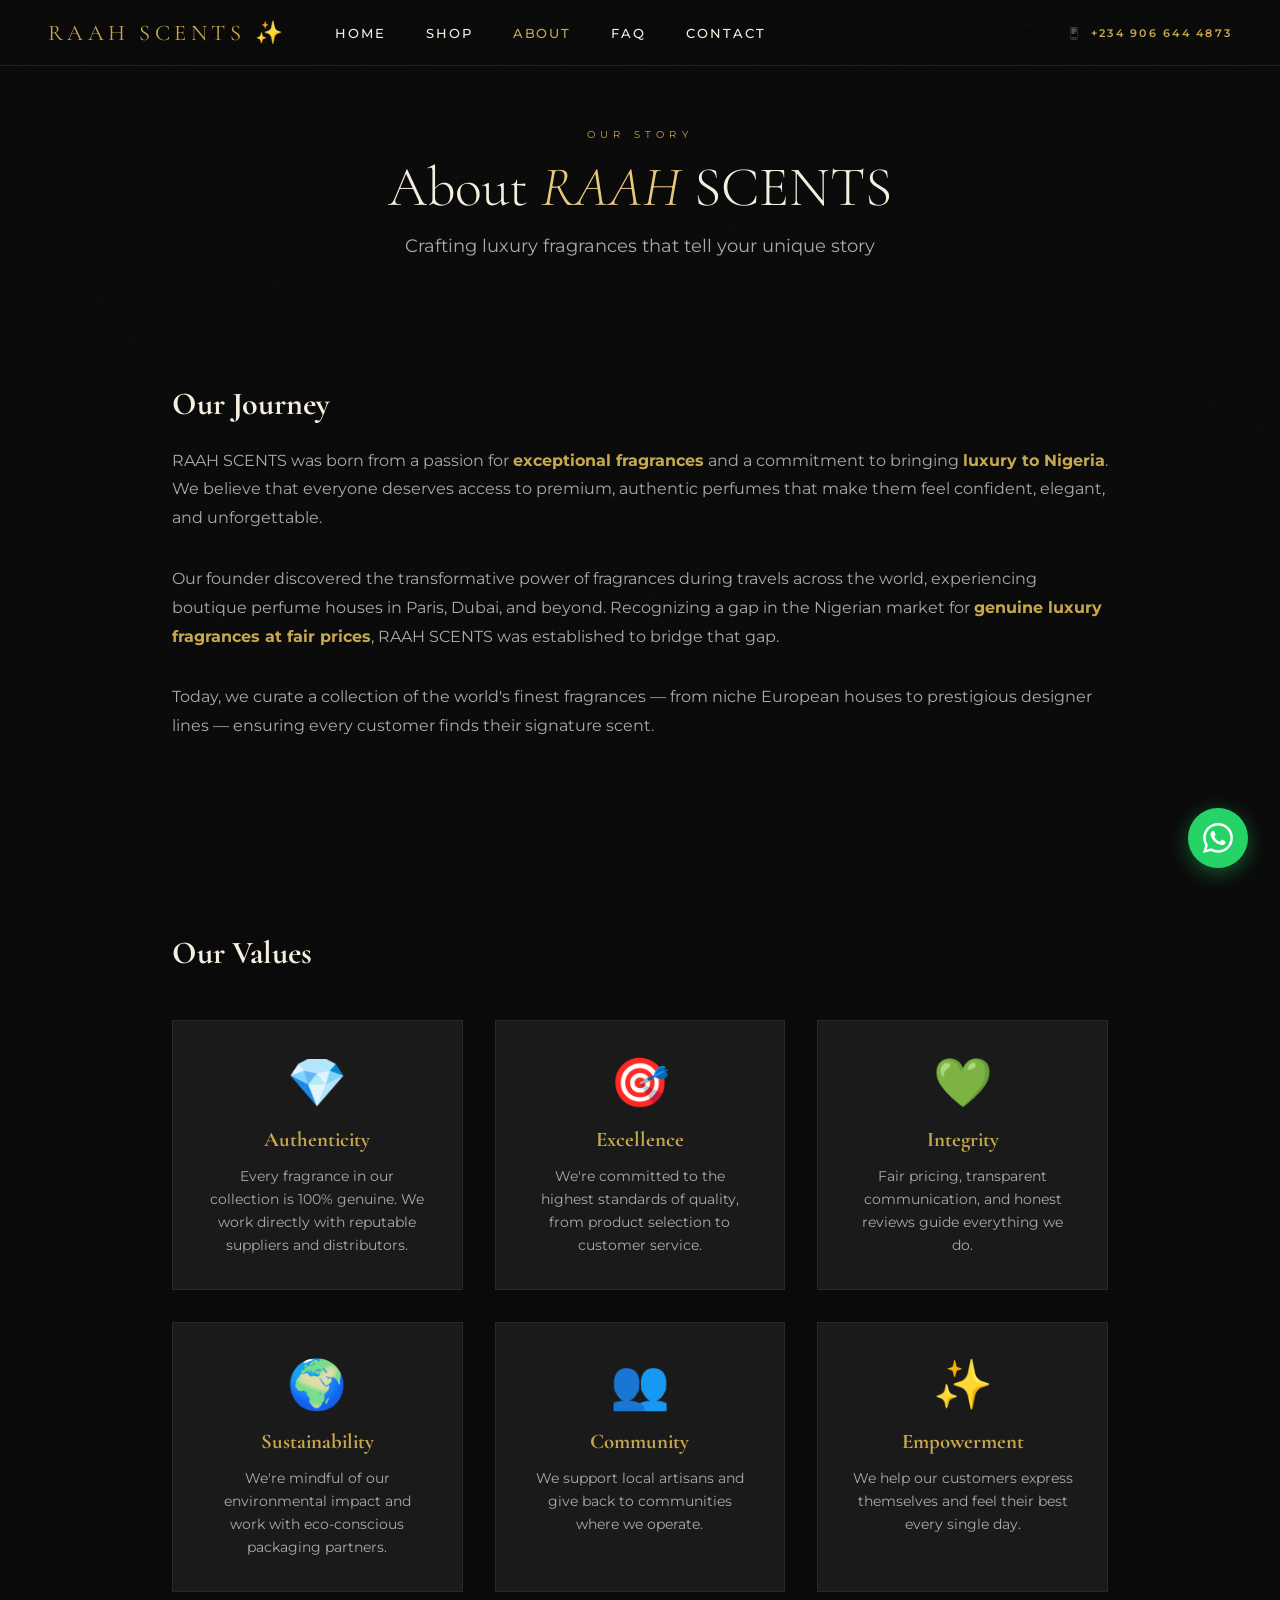
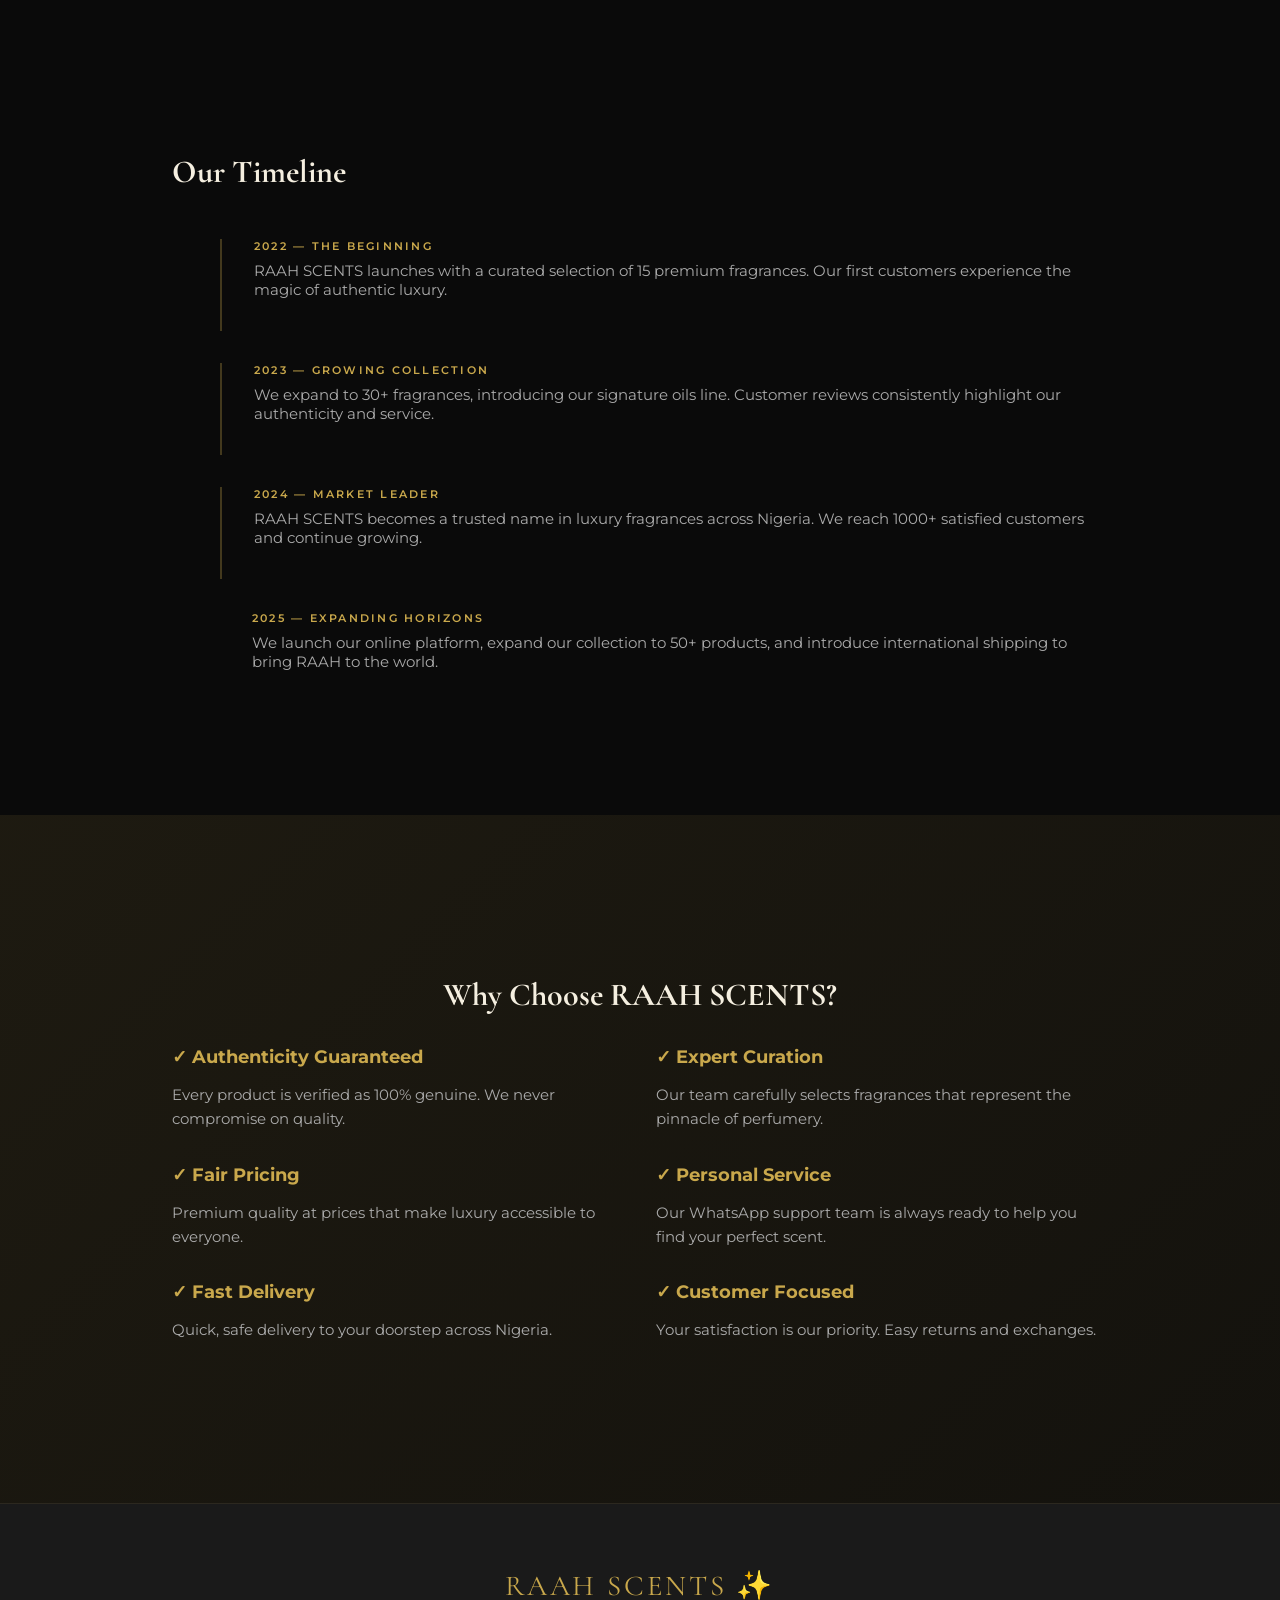
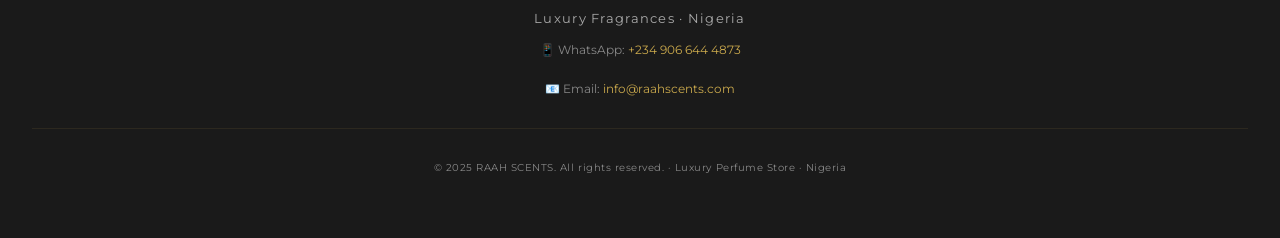
==== Luxury-Perfume-Store/about.html @ 04c99b75 "Add files via upload" ====
<!DOCTYPE html>
<html lang="en">
<head>
  <meta charset="UTF-8">
  <meta name="viewport" content="width=device-width, initial-scale=1.0">
  <meta name="description" content="Learn about RAAH SCENTS - our story, mission, and commitment to luxury">
  <title>About Us - RAAH SCENTS ✨</title>
  
  <link href="https://fonts.googleapis.com/css2?family=Cormorant+Garamond:ital,wght@0,300;0,400;0,600;1,300;1,400&family=Montserrat:wght@300;400;500;600&display=swap" rel="stylesheet">
  <link rel="stylesheet" href="css/styles.css">
  <style>
    .content-section {
      max-width: 1000px;
      margin: 0 auto;
      padding: 5rem 2rem;
    }

    .content-text {
      font-size: 1rem;
      line-height: 1.8;
      color: var(--text-light);
      margin-bottom: 2rem;
    }

    .content-text strong {
      color: var(--gold);
    }

    .values-grid {
      display: grid;
      grid-template-columns: repeat(auto-fit, minmax(250px, 1fr));
      gap: 2rem;
      margin-top: 3rem;
    }

    .value-card {
      padding: 2rem;
      background: var(--dark2);
      border: 1px solid rgba(201, 168, 76, 0.1);
      text-align: center;
    }

    .value-emoji {
      font-size: 3rem;
      margin-bottom: 1rem;
    }

    .value-title {
      font-family: 'Cormorant Garamond', serif;
      font-size: 1.3rem;
      color: var(--gold);
      margin-bottom: 0.8rem;
    }

    .value-text {
      font-size: 0.9rem;
      color: var(--text-light);
      line-height: 1.6;
    }

    .timeline {
      margin-top: 3rem;
      position: relative;
      padding-left: 3rem;
    }

    .timeline-item {
      margin-bottom: 2rem;
      padding-bottom: 2rem;
      border-left: 2px solid rgba(201, 168, 76, 0.3);
      padding-left: 2rem;
    }

    .timeline-item:last-child {
      border-left: none;
    }

    .timeline-year {
      font-size: 0.7rem;
      letter-spacing: 0.2em;
      color: var(--gold);
      text-transform: uppercase;
      font-weight: 600;
    }

    .timeline-text {
      font-size: 0.95rem;
      color: var(--text-light);
      margin-top: 0.5rem;
    }
  </style>
</head>
<body>

<!-- NAVIGATION -->
<nav>
  <div class="nav-left">
    <a href="index.html" class="nav-logo">RAAH SCENTS ✨</a>
    <ul class="nav-menu">
      <li><a href="index.html">Home</a></li>
      <li><a href="shop.html">Shop</a></li>
      <li><a href="about.html" class="active">About</a></li>
      <li><a href="faq.html">FAQ</a></li>
      <li><a href="contact.html">Contact</a></li>
    </ul>
  </div>
  <div class="nav-right">
    <div class="nav-contact">
      📱 <span>+234 906 644 4873</span>
    </div>
  </div>
</nav>

<!-- PAGE HEADER -->
<section style="padding: 8rem 2rem 3rem; text-align: center;">
  <p class="section-eyebrow">Our Story</p>
  <h1 class="section-title">About <em>RAAH</em> SCENTS</h1>
  <p style="font-size: 1.1rem; color: var(--text-light); margin-top: 1rem; max-width: 700px; margin-left: auto; margin-right: auto;">Crafting luxury fragrances that tell your unique story</p>
</section>

<!-- STORY SECTION -->
<section class="content-section">
  <h2 style="font-family: 'Cormorant Garamond', serif; font-size: 2rem; color: var(--cream); margin-bottom: 1.5rem;">Our Journey</h2>
  
  <p class="content-text">
    RAAH SCENTS was born from a passion for <strong>exceptional fragrances</strong> and a commitment to bringing <strong>luxury to Nigeria</strong>. 
    We believe that everyone deserves access to premium, authentic perfumes that make them feel confident, elegant, and unforgettable.
  </p>

  <p class="content-text">
    Our founder discovered the transformative power of fragrances during travels across the world, experiencing boutique perfume houses in Paris, 
    Dubai, and beyond. Recognizing a gap in the Nigerian market for <strong>genuine luxury fragrances at fair prices</strong>, 
    RAAH SCENTS was established to bridge that gap.
  </p>

  <p class="content-text">
    Today, we curate a collection of the world's finest fragrances — from niche European houses to prestigious designer lines — 
    ensuring every customer finds their signature scent.
  </p>
</section>

<!-- VALUES SECTION -->
<section class="content-section">
  <h2 style="font-family: 'Cormorant Garamond', serif; font-size: 2rem; color: var(--cream); margin-bottom: 1.5rem;">Our Values</h2>
  
  <div class="values-grid">
    <div class="value-card reveal" style="transition-delay: 0s;">
      <div class="value-emoji">💎</div>
      <h3 class="value-title">Authenticity</h3>
      <p class="value-text">Every fragrance in our collection is 100% genuine. We work directly with reputable suppliers and distributors.</p>
    </div>

    <div class="value-card reveal" style="transition-delay: 0.1s;">
      <div class="value-emoji">🎯</div>
      <h3 class="value-title">Excellence</h3>
      <p class="value-text">We're committed to the highest standards of quality, from product selection to customer service.</p>
    </div>

    <div class="value-card reveal" style="transition-delay: 0.2s;">
      <div class="value-emoji">💚</div>
      <h3 class="value-title">Integrity</h3>
      <p class="value-text">Fair pricing, transparent communication, and honest reviews guide everything we do.</p>
    </div>

    <div class="value-card reveal" style="transition-delay: 0.3s;">
      <div class="value-emoji">🌍</div>
      <h3 class="value-title">Sustainability</h3>
      <p class="value-text">We're mindful of our environmental impact and work with eco-conscious packaging partners.</p>
    </div>

    <div class="value-card reveal" style="transition-delay: 0.4s;">
      <div class="value-emoji">👥</div>
      <h3 class="value-title">Community</h3>
      <p class="value-text">We support local artisans and give back to communities where we operate.</p>
    </div>

    <div class="value-card reveal" style="transition-delay: 0.5s;">
      <div class="value-emoji">✨</div>
      <h3 class="value-title">Empowerment</h3>
      <p class="value-text">We help our customers express themselves and feel their best every single day.</p>
    </div>
  </div>
</section>

<!-- TIMELINE SECTION -->
<section class="content-section">
  <h2 style="font-family: 'Cormorant Garamond', serif; font-size: 2rem; color: var(--cream); margin-bottom: 1.5rem;">Our Timeline</h2>
  
  <div class="timeline">
    <div class="timeline-item reveal" style="transition-delay: 0s;">
      <div class="timeline-year">2022 — The Beginning</div>
      <div class="timeline-text">RAAH SCENTS launches with a curated selection of 15 premium fragrances. Our first customers experience the magic of authentic luxury.</div>
    </div>

    <div class="timeline-item reveal" style="transition-delay: 0.1s;">
      <div class="timeline-year">2023 — Growing Collection</div>
      <div class="timeline-text">We expand to 30+ fragrances, introducing our signature oils line. Customer reviews consistently highlight our authenticity and service.</div>
    </div>

    <div class="timeline-item reveal" style="transition-delay: 0.2s;">
      <div class="timeline-year">2024 — Market Leader</div>
      <div class="timeline-text">RAAH SCENTS becomes a trusted name in luxury fragrances across Nigeria. We reach 1000+ satisfied customers and continue growing.</div>
    </div>

    <div class="timeline-item reveal" style="transition-delay: 0.3s;">
      <div class="timeline-year">2025 — Expanding Horizons</div>
      <div class="timeline-text">We launch our online platform, expand our collection to 50+ products, and introduce international shipping to bring RAAH to the world.</div>
    </div>
  </div>
</section>

<!-- WHY CHOOSE US -->
<section style="padding: 5rem 2rem; background: linear-gradient(135deg, rgba(201,168,76,0.1) 0%, rgba(201,168,76,0.05) 100%);">
  <div class="content-section">
    <h2 style="font-family: 'Cormorant Garamond', serif; font-size: 2rem; color: var(--cream); margin-bottom: 1.5rem; text-align: center;">Why Choose RAAH SCENTS?</h2>
    
    <div style="display: grid; grid-template-columns: repeat(auto-fit, minmax(300px, 1fr)); gap: 2rem; margin-top: 2rem;">
      <div>
        <h3 style="color: var(--gold); font-size: 1.1rem; margin-bottom: 1rem;">✓ Authenticity Guaranteed</h3>
        <p style="font-size: 0.95rem; line-height: 1.6; color: var(--text-light);">Every product is verified as 100% genuine. We never compromise on quality.</p>
      </div>

      <div>
        <h3 style="color: var(--gold); font-size: 1.1rem; margin-bottom: 1rem;">✓ Expert Curation</h3>
        <p style="font-size: 0.95rem; line-height: 1.6; color: var(--text-light);">Our team carefully selects fragrances that represent the pinnacle of perfumery.</p>
      </div>

      <div>
        <h3 style="color: var(--gold); font-size: 1.1rem; margin-bottom: 1rem;">✓ Fair Pricing</h3>
        <p style="font-size: 0.95rem; line-height: 1.6; color: var(--text-light);">Premium quality at prices that make luxury accessible to everyone.</p>
      </div>

      <div>
        <h3 style="color: var(--gold); font-size: 1.1rem; margin-bottom: 1rem;">✓ Personal Service</h3>
        <p style="font-size: 0.95rem; line-height: 1.6; color: var(--text-light);">Our WhatsApp support team is always ready to help you find your perfect scent.</p>
      </div>

      <div>
        <h3 style="color: var(--gold); font-size: 1.1rem; margin-bottom: 1rem;">✓ Fast Delivery</h3>
        <p style="font-size: 0.95rem; line-height: 1.6; color: var(--text-light);">Quick, safe delivery to your doorstep across Nigeria.</p>
      </div>

      <div>
        <h3 style="color: var(--gold); font-size: 1.1rem; margin-bottom: 1rem;">✓ Customer Focused</h3>
        <p style="font-size: 0.95rem; line-height: 1.6; color: var(--text-light);">Your satisfaction is our priority. Easy returns and exchanges.</p>
      </div>
    </div>
  </div>
</section>

<!-- FOOTER -->
<footer>
  <div class="footer-logo">RAAH SCENTS ✨</div>
  <p class="footer-tagline">Luxury Fragrances · Nigeria</p>
  <p class="footer-contact">📱 WhatsApp: <a href="https://wa.me/2349066444873" target="_blank">+234 906 644 4873</a></p>
  <p class="footer-contact">📧 Email: <a href="mailto:info@raahscents.com">info@raahscents.com</a></p>
  <div class="footer-bottom">© 2025 RAAH SCENTS. All rights reserved. · Luxury Perfume Store · Nigeria</div>
</footer>

<!-- WHATSAPP FLOAT -->
<a class="whatsapp-float" href="https://wa.me/2349066444873" target="_blank" title="Chat on WhatsApp">
  <svg viewBox="0 0 24 24" xmlns="http://www.w3.org/2000/svg">
    <path d="M17.472 14.382c-.297-.149-1.758-.867-2.03-.967-.273-.099-.471-.148-.67.15-.197.297-.767.966-.94 1.164-.173.199-.347.223-.644.075-.297-.15-1.255-.463-2.39-1.475-.883-.788-1.48-1.761-1.653-2.059-.173-.297-.018-.458.13-.606.134-.133.298-.347.446-.52.149-.174.198-.298.298-.497.099-.198.05-.371-.025-.52-.075-.149-.669-1.612-.916-2.207-.242-.579-.487-.5-.669-.51-.173-.008-.371-.01-.57-.01-.198 0-.52.074-.792.372-.272.297-1.04 1.016-1.04 2.479 0 1.462 1.065 2.875 1.213 3.074.149.198 2.096 3.2 5.077 4.487.709.306 1.262.489 1.694.625.712.227 1.36.195 1.871.118.571-.085 1.758-.719 2.006-1.413.248-.694.248-1.289.173-1.413-.074-.124-.272-.198-.57-.347m-5.421 7.403h-.004a9.87 9.87 0 01-5.031-1.378l-.361-.214-3.741.982.998-3.648-.235-.374a9.86 9.86 0 01-1.51-5.26c.001-5.45 4.436-9.884 9.888-9.884 2.64 0 5.122 1.03 6.988 2.898a9.825 9.825 0 012.893 6.994c-.003 5.45-4.437 9.884-9.885 9.884m8.413-18.297A11.815 11.815 0 0012.05 0C5.495 0 .16 5.335.157 11.892c0 2.096.547 4.142 1.588 5.945L.057 24l6.305-1.654a11.882 11.882 0 005.683 1.448h.005c6.554 0 11.89-5.335 11.893-11.893a11.821 11.821 0 00-3.48-8.413z"/>
  </svg>
</a>

<script src="js/main.js"></script>
</body>
</html>
---- Luxury-Perfume-Store/css/styles.css ----
/* ========================================
   RAAH SCENTS - SHARED STYLES
   ======================================== */

:root {
  --gold: #C9A84C;
  --gold-light: #E8C97A;
  --gold-dark: #8B6914;
  --black: #0A0A0A;
  --dark: #111111;
  --dark2: #1A1A1A;
  --cream: #F5EFE0;
  --cream2: #EDE4CF;
  --white: #FFFFFF;
  --text-muted: #888;
  --text-light: #AAA;
}

* {
  margin: 0;
  padding: 0;
  box-sizing: border-box;
}

html {
  scroll-behavior: smooth;
}

body {
  background: var(--black);
  color: var(--cream);
  font-family: 'Montserrat', sans-serif;
  overflow-x: hidden;
}

/* ── NOISE OVERLAY ── */
body::before {
  content: '';
  position: fixed;
  inset: 0;
  background-image: url("data:image/svg+xml,%3Csvg viewBox='0 0 256 256' xmlns='http://www.w3.org/2000/svg'%3E%3Cfilter id='noise'%3E%3CfeTurbulence type='fractalNoise' baseFrequency='0.9' numOctaves='4' stitchTiles='stitch'/%3E%3C/filter%3E%3Crect width='100%25' height='100%25' filter='url(%23noise)' opacity='0.04'/%3E%3C/svg%3E");
  pointer-events: none;
  z-index: 9999;
  opacity: 0.4;
}

/* ── NAVIGATION ── */
nav {
  position: fixed;
  top: 0;
  left: 0;
  right: 0;
  z-index: 100;
  display: flex;
  justify-content: space-between;
  align-items: center;
  padding: 1.2rem 3rem;
  backdrop-filter: blur(20px);
  background: rgba(10, 10, 10, 0.7);
  border-bottom: 1px solid rgba(201, 168, 76, 0.15);
}

.nav-left {
  display: flex;
  gap: 3rem;
  align-items: center;
}

.nav-logo {
  font-family: 'Cormorant Garamond', serif;
  font-size: 1.4rem;
  font-weight: 400;
  color: var(--gold);
  letter-spacing: 0.2em;
  text-decoration: none;
  transition: opacity 0.3s;
}

.nav-logo:hover {
  opacity: 0.8;
}

.nav-menu {
  display: flex;
  gap: 2.5rem;
  list-style: none;
}

.nav-menu a {
  font-size: 0.8rem;
  letter-spacing: 0.15em;
  text-transform: uppercase;
  color: var(--cream);
  text-decoration: none;
  transition: color 0.3s;
  font-weight: 500;
}

.nav-menu a:hover,
.nav-menu a.active {
  color: var(--gold);
}

.nav-right {
  display: flex;
  gap: 1.5rem;
  align-items: center;
}

.nav-contact {
  font-size: 0.7rem;
  letter-spacing: 0.2em;
  color: var(--text-muted);
  display: flex;
  align-items: center;
  gap: 0.5rem;
}

.nav-contact span {
  color: var(--gold);
  font-weight: 600;
}

/* ── SECTION HEADINGS ── */
.section-heading {
  text-align: center;
  padding: 5rem 2rem 3rem;
}

.section-eyebrow {
  font-size: 0.65rem;
  letter-spacing: 0.5em;
  text-transform: uppercase;
  color: var(--gold);
  margin-bottom: 1rem;
}

.section-title {
  font-family: 'Cormorant Garamond', serif;
  font-size: clamp(2.2rem, 5vw, 3.5rem);
  font-weight: 300;
  color: var(--cream);
  line-height: 1.1;
}

.section-title em {
  font-style: italic;
  color: var(--gold-light);
}

.section-line {
  width: 60px;
  height: 1px;
  background: var(--gold);
  margin: 1.5rem auto 0;
}

/* ── HERO SECTION ── */
header {
  position: relative;
  min-height: 100vh;
  display: flex;
  flex-direction: column;
  align-items: center;
  justify-content: center;
  text-align: center;
  overflow: hidden;
  background: radial-gradient(ellipse at 50% 60%, #1c1408 0%, #0A0A0A 70%);
}

header::before {
  content: '';
  position: absolute;
  inset: 0;
  background: radial-gradient(circle at 20% 50%, rgba(201, 168, 76, 0.12) 0%, transparent 50%), radial-gradient(circle at 80% 30%, rgba(201, 168, 76, 0.08) 0%, transparent 40%);
}

.header-particles {
  position: absolute;
  inset: 0;
  overflow: hidden;
}

.particle {
  position: absolute;
  width: 2px;
  height: 2px;
  background: var(--gold);
  border-radius: 50%;
  opacity: 0;
  animation: float-particle linear infinite;
}

@keyframes float-particle {
  0% {
    transform: translateY(100vh) scale(0);
    opacity: 0;
  }

  10% {
    opacity: 0.8;
  }

  90% {
    opacity: 0.3;
  }

  100% {
    transform: translateY(-10vh) scale(1);
    opacity: 0;
  }
}

.header-content {
  position: relative;
  z-index: 2;
  padding: 2rem;
}

.brand-eyebrow {
  font-family: 'Montserrat', sans-serif;
  font-size: 0.7rem;
  font-weight: 500;
  letter-spacing: 0.5em;
  color: var(--gold);
  text-transform: uppercase;
  margin-bottom: 1.5rem;
  opacity: 0;
  animation: fadeUp 1s 0.3s forwards;
}

.brand-name {
  font-family: 'Cormorant Garamond', serif;
  font-size: clamp(4rem, 12vw, 10rem);
  font-weight: 300;
  line-height: 0.9;
  letter-spacing: 0.05em;
  color: var(--cream);
  opacity: 0;
  animation: fadeUp 1s 0.5s forwards;
}

.brand-name span {
  display: block;
  font-style: italic;
  background: linear-gradient(135deg, var(--gold-light), var(--gold), var(--gold-dark));
  -webkit-background-clip: text;
  -webkit-text-fill-color: transparent;
  background-clip: text;
}

.brand-tagline {
  margin-top: 1.5rem;
  font-size: 0.75rem;
  font-weight: 300;
  letter-spacing: 0.35em;
  text-transform: uppercase;
  color: var(--text-muted);
  opacity: 0;
  animation: fadeUp 1s 0.7s forwards;
}

.header-divider {
  width: 120px;
  height: 1px;
  background: linear-gradient(to right, transparent, var(--gold), transparent);
  margin: 2rem auto;
  opacity: 0;
  animation: fadeUp 1s 0.9s forwards;
}

.header-cta {
  display: inline-block;
  padding: 0.9rem 2.5rem;
  border: 1px solid var(--gold);
  color: var(--gold);
  text-decoration: none;
  font-size: 0.7rem;
  font-weight: 500;
  letter-spacing: 0.3em;
  text-transform: uppercase;
  transition: all 0.4s;
  opacity: 0;
  animation: fadeUp 1s 1.1s forwards;
  cursor: pointer;
  background: transparent;
}

.header-cta:hover {
  background: var(--gold);
  color: var(--black);
}

@keyframes fadeUp {
  from {
    opacity: 0;
    transform: translateY(30px);
  }

  to {
    opacity: 1;
    transform: translateY(0);
  }
}

/* ── PRODUCTS GRID ── */
.products-section {
  background: var(--dark);
  padding-bottom: 5rem;
}

.products-grid {
  display: grid;
  grid-template-columns: repeat(auto-fill, minmax(280px, 1fr));
  gap: 2px;
  max-width: 1400px;
  margin: 0 auto;
  padding: 0 2rem;
}

.product-card {
  background: var(--dark2);
  border: 1px solid rgba(201, 168, 76, 0.1);
  overflow: hidden;
  display: flex;
  flex-direction: column;
  transition: all 0.5s cubic-bezier(0.23, 1, 0.320, 1);
}

.product-card:hover {
  border-color: rgba(201, 168, 76, 0.3);
  box-shadow: 0 20px 40px rgba(201, 168, 76, 0.15);
  transform: translateY(-5px);
}

.product-img-wrap {
  position: relative;
  width: 100%;
  aspect-ratio: 1;
  overflow: hidden;
  background: rgba(201, 168, 76, 0.05);
}

.product-img-fallback {
  width: 100%;
  height: 100%;
  display: flex;
  align-items: center;
  justify-content: center;
  font-size: 5rem;
}

.product-badge {
  position: absolute;
  top: 1rem;
  right: 1rem;
  padding: 0.3rem 0.8rem;
  background: var(--gold);
  color: var(--black);
  font-size: 0.6rem;
  font-weight: 600;
  letter-spacing: 0.2em;
  text-transform: uppercase;
  z-index: 10;
}

.product-overlay {
  position: absolute;
  inset: 0;
  background: rgba(10, 10, 10, 0.8);
  display: flex;
  align-items: center;
  justify-content: center;
  opacity: 0;
  transition: opacity 0.3s;
}

.product-card:hover .product-overlay {
  opacity: 1;
}

.buy-btn {
  padding: 0.7rem 1.8rem;
  border: 1px solid var(--gold);
  background: transparent;
  color: var(--gold);
  font-size: 0.7rem;
  font-weight: 600;
  letter-spacing: 0.2em;
  text-transform: uppercase;
  cursor: pointer;
  transition: all 0.3s;
}

.buy-btn:hover {
  background: var(--gold);
  color: var(--black);
}

.product-info {
  padding: 1.5rem;
  flex: 1;
  display: flex;
  flex-direction: column;
}

.product-category {
  font-size: 0.6rem;
  letter-spacing: 0.2em;
  color: var(--gold);
  text-transform: uppercase;
  margin-bottom: 0.5rem;
}

.product-name {
  font-family: 'Cormorant Garamond', serif;
  font-size: 1.3rem;
  font-weight: 400;
  color: var(--cream);
  margin-bottom: 0.5rem;
  line-height: 1.2;
}

.product-desc {
  font-size: 0.75rem;
  color: var(--text-light);
  line-height: 1.4;
  margin-bottom: 1.2rem;
  flex: 1;
}

.product-footer {
  display: flex;
  justify-content: space-between;
  align-items: flex-end;
  gap: 1rem;
}

.price-tag {
  display: flex;
  flex-direction: column;
  gap: 0.2rem;
}

.price-label {
  font-size: 0.6rem;
  color: var(--text-muted);
  letter-spacing: 0.1em;
  text-transform: uppercase;
}

.price-amount {
  font-size: 1.2rem;
  font-weight: 600;
  color: var(--gold);
}

.price-ml {
  font-size: 0.65rem;
  color: var(--text-muted);
}

/* ── REVEAL ANIMATION ── */
.reveal {
  opacity: 0;
  transform: translateY(30px);
  transition: all 0.8s cubic-bezier(0.23, 1, 0.320, 1);
}

.reveal.visible {
  opacity: 1;
  transform: translateY(0);
}

/* ── FOOTER ── */
footer {
  background: var(--dark2);
  border-top: 1px solid rgba(201, 168, 76, 0.1);
  padding: 4rem 2rem;
  text-align: center;
}

.footer-logo {
  font-family: 'Cormorant Garamond', serif;
  font-size: 1.8rem;
  color: var(--gold);
  margin-bottom: 0.5rem;
  letter-spacing: 0.1em;
}

.footer-tagline {
  font-size: 0.8rem;
  color: var(--text-light);
  margin-bottom: 1rem;
  letter-spacing: 0.1em;
}

.footer-contact {
  font-size: 0.75rem;
  color: var(--text-muted);
  margin-bottom: 1.5rem;
}

.footer-contact a {
  color: var(--gold);
  text-decoration: none;
  transition: opacity 0.3s;
}

.footer-contact a:hover {
  opacity: 0.8;
}

.footer-bottom {
  font-size: 0.65rem;
  color: var(--text-muted);
  letter-spacing: 0.05em;
  margin-top: 2rem;
  padding-top: 2rem;
  border-top: 1px solid rgba(201, 168, 76, 0.1);
}

/* ── WHATSAPP FLOAT ── */
.whatsapp-float {
  position: fixed;
  bottom: 2rem;
  right: 2rem;
  width: 60px;
  height: 60px;
  background: #25D366;
  border-radius: 50%;
  display: flex;
  align-items: center;
  justify-content: center;
  z-index: 99;
  transition: all 0.3s;
  box-shadow: 0 5px 20px rgba(37, 211, 102, 0.4);
  animation: bounce 2s infinite;
}

.whatsapp-float:hover {
  transform: scale(1.1);
  box-shadow: 0 8px 30px rgba(37, 211, 102, 0.6);
}

.whatsapp-float svg {
  width: 30px;
  height: 30px;
  fill: white;
}

@keyframes bounce {
  0%, 100% {
    transform: translateY(0);
  }

  50% {
    transform: translateY(-10px);
  }
}

/* ── MODAL ── */
.modal-overlay {
  position: fixed;
  inset: 0;
  background: rgba(0, 0, 0, 0.8);
  display: flex;
  align-items: center;
  justify-content: center;
  z-index: 200;
  opacity: 0;
  pointer-events: none;
  transition: opacity 0.3s;
  backdrop-filter: blur(5px);
}

.modal-overlay.open {
  opacity: 1;
  pointer-events: all;
}

.modal {
  background: var(--dark2);
  padding: 2.5rem;
  border: 1px solid rgba(201, 168, 76, 0.2);
  max-width: 450px;
  width: 90%;
  animation: slideUp 0.3s;
}

@keyframes slideUp {
  from {
    opacity: 0;
    transform: translateY(30px);
  }

  to {
    opacity: 1;
    transform: translateY(0);
  }
}

.modal-perfume-name {
  font-family: 'Cormorant Garamond', serif;
  font-size: 2rem;
  color: var(--cream);
  margin-bottom: 0.5rem;
}

.modal-price {
  font-size: 1.5rem;
  color: var(--gold);
  margin-bottom: 1.5rem;
  font-weight: 600;
}

.modal-text {
  font-size: 0.8rem;
  color: var(--text-light);
  line-height: 1.6;
  margin-bottom: 1.5rem;
}

.modal-wa-btn {
  display: block;
  padding: 0.9rem 2rem;
  background: #25D366;
  color: white;
  text-decoration: none;
  text-align: center;
  font-weight: 600;
  font-size: 0.75rem;
  letter-spacing: 0.1em;
  text-transform: uppercase;
  margin-bottom: 1rem;
  transition: background 0.3s;
}

.modal-wa-btn:hover {
  background: #20BA5A;
}

.modal-close {
  width: 100%;
  padding: 0.7rem;
  border: 1px solid rgba(201, 168, 76, 0.3);
  background: transparent;
  color: var(--cream);
  font-size: 0.75rem;
  letter-spacing: 0.1em;
  text-transform: uppercase;
  cursor: pointer;
  transition: all 0.3s;
}

.modal-close:hover {
  background: rgba(201, 168, 76, 0.1);
  border-color: var(--gold);
}

/* ── RESPONSIVE ── */
@media (max-width: 768px) {
  nav {
    padding: 1rem;
    flex-direction: column;
    gap: 1rem;
  }

  .nav-left {
    gap: 1rem;
  }

  .nav-menu {
    gap: 1.5rem;
  }

  .nav-right {
    width: 100%;
    justify-content: center;
  }

  .products-grid {
    grid-template-columns: repeat(auto-fill, minmax(200px, 1fr));
  }

  .whatsapp-float {
    width: 50px;
    height: 50px;
    bottom: 1rem;
    right: 1rem;
  }

  .whatsapp-float svg {
    width: 24px;
    height: 24px;
  }
}

@media (max-width: 480px) {
  .nav-menu {
    display: none;
  }

  .products-grid {
    grid-template-columns: 1fr;
  }

  .section-heading {
    padding: 3rem 1rem 2rem;
  }

  .modal {
    padding: 2rem;
  }
}
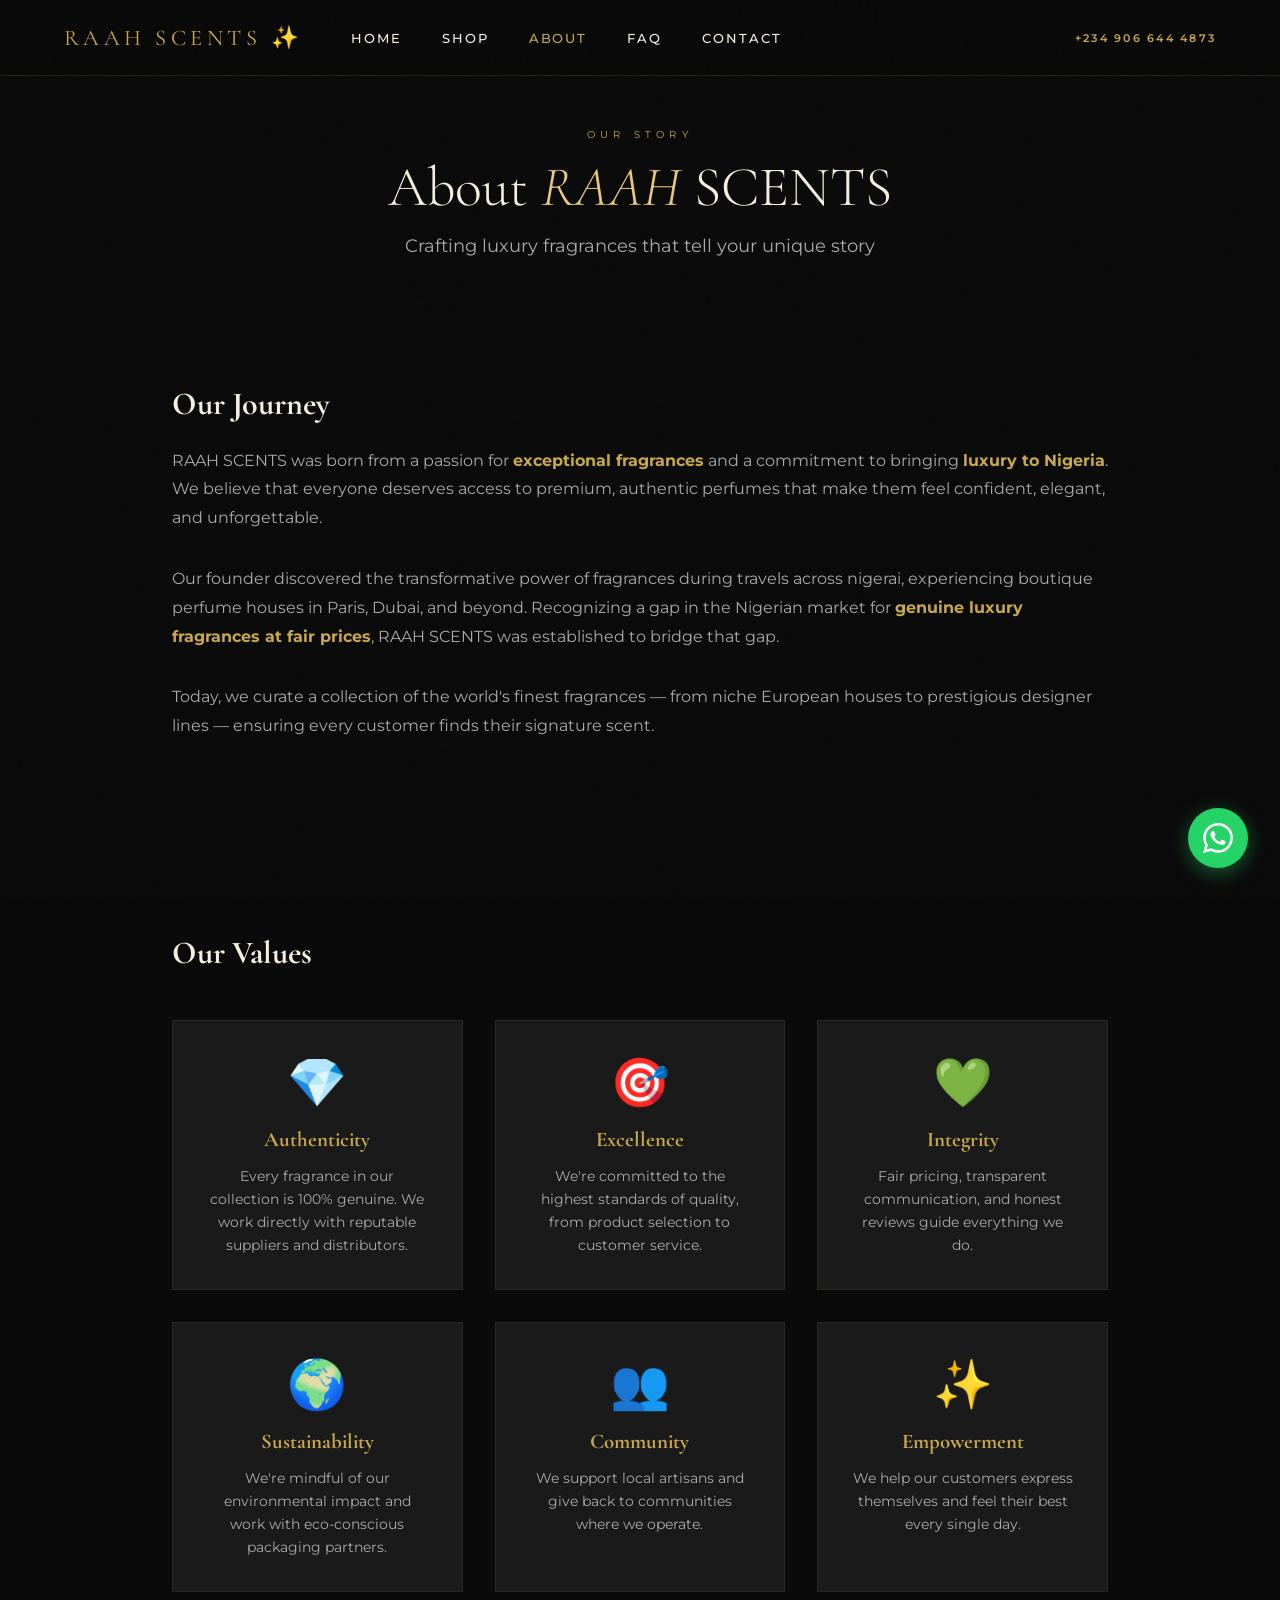
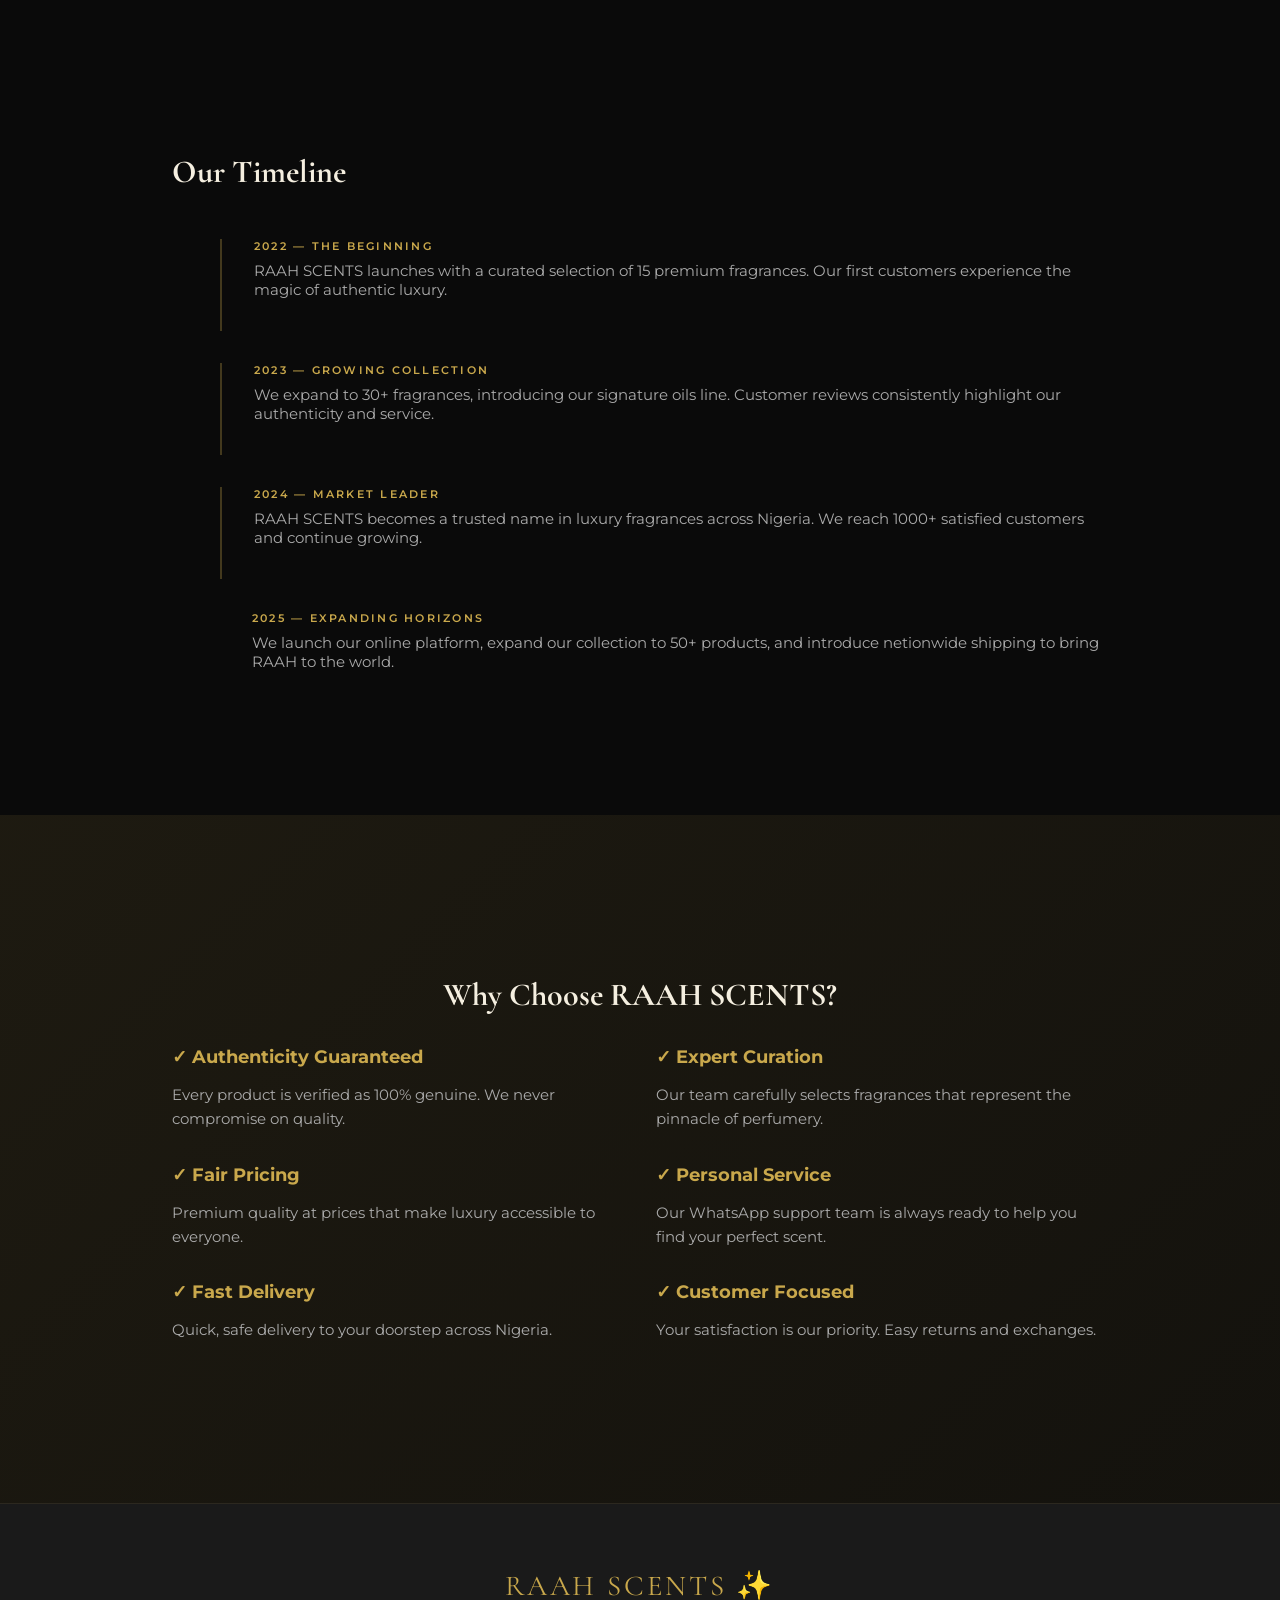
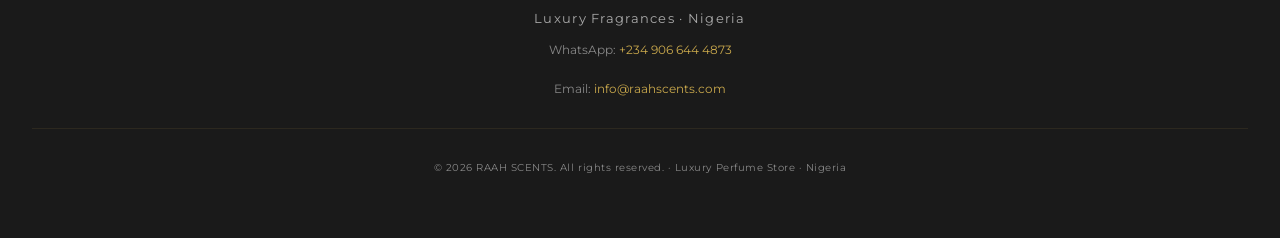
==== commit 5a747d62: "Update about.html" ====
--- a/Luxury-Perfume-Store/about.html
+++ b/Luxury-Perfume-Store/about.html
@@ -106,7 +106,7 @@
   </div>
   <div class="nav-right">
     <div class="nav-contact">
-      📱 <span>+234 906 644 4873</span>
+       <span>+234 906 644 4873</span>
     </div>
   </div>
 </nav>
@@ -128,7 +128,7 @@
   </p>
 
   <p class="content-text">
-    Our founder discovered the transformative power of fragrances during travels across the world, experiencing boutique perfume houses in Paris, 
+    Our founder discovered the transformative power of fragrances during travels across nigerai, experiencing boutique perfume houses in Paris, 
     Dubai, and beyond. Recognizing a gap in the Nigerian market for <strong>genuine luxury fragrances at fair prices</strong>, 
     RAAH SCENTS was established to bridge that gap.
   </p>
@@ -204,7 +204,7 @@
 
     <div class="timeline-item reveal" style="transition-delay: 0.3s;">
       <div class="timeline-year">2025 — Expanding Horizons</div>
-      <div class="timeline-text">We launch our online platform, expand our collection to 50+ products, and introduce international shipping to bring RAAH to the world.</div>
+      <div class="timeline-text">We launch our online platform, expand our collection to 50+ products, and introduce netionwide shipping to bring RAAH to the world.</div>
     </div>
   </div>
 </section>
@@ -252,9 +252,9 @@
 <footer>
   <div class="footer-logo">RAAH SCENTS ✨</div>
   <p class="footer-tagline">Luxury Fragrances · Nigeria</p>
-  <p class="footer-contact">📱 WhatsApp: <a href="https://wa.me/2349066444873" target="_blank">+234 906 644 4873</a></p>
-  <p class="footer-contact">📧 Email: <a href="mailto:info@raahscents.com">info@raahscents.com</a></p>
-  <div class="footer-bottom">© 2025 RAAH SCENTS. All rights reserved. · Luxury Perfume Store · Nigeria</div>
+  <p class="footer-contact"> WhatsApp: <a href="https://wa.me/2349066444873" target="_blank">+234 906 644 4873</a></p>
+  <p class="footer-contact"> Email: <a href="mailto:info@raahscents.com">info@raahscents.com</a></p>
+  <div class="footer-bottom">© 2026 RAAH SCENTS. All rights reserved. · Luxury Perfume Store · Nigeria</div>
 </footer>
 
 <!-- WHATSAPP FLOAT -->
--- a/Luxury-Perfume-Store/css/styles.css
+++ b/Luxury-Perfume-Store/css/styles.css
@@ -1,5 +1,6 @@
 /* ========================================
-   RAAH SCENTS - SHARED STYLES
+   RAAH SCENTS - IMPROVED RESPONSIVE STYLES
+   Mobile & Desktop Auto-Detection
    ======================================== */
 
 :root {
@@ -31,7 +32,11 @@
   color: var(--cream);
   font-family: 'Montserrat', sans-serif;
   overflow-x: hidden;
-}
+  font-size: 16px;
+}
+
+/* ── VIEWPORT META ── */
+/* Make sure this is in HTML: <meta name="viewport" content="width=device-width, initial-scale=1.0"> */
 
 /* ── NOISE OVERLAY ── */
 body::before {
@@ -44,6 +49,22 @@
   opacity: 0.4;
 }
 
+/* ── MOBILE MENU TOGGLE ── */
+.mobile-menu-toggle {
+  display: none;
+  background: none;
+  border: none;
+  color: var(--gold);
+  font-size: 1.5rem;
+  cursor: pointer;
+  padding: 0.5rem;
+  z-index: 101;
+}
+
+.mobile-menu-toggle.active {
+  color: var(--cream);
+}
+
 /* ── NAVIGATION ── */
 nav {
   position: fixed;
@@ -56,14 +77,16 @@
   align-items: center;
   padding: 1.2rem 3rem;
   backdrop-filter: blur(20px);
-  background: rgba(10, 10, 10, 0.7);
+  background: rgba(10, 10, 10, 0.95);
   border-bottom: 1px solid rgba(201, 168, 76, 0.15);
+  transition: all 0.3s ease;
 }
 
 .nav-left {
   display: flex;
   gap: 3rem;
   align-items: center;
+  flex: 1;
 }
 
 .nav-logo {
@@ -74,6 +97,7 @@
   letter-spacing: 0.2em;
   text-decoration: none;
   transition: opacity 0.3s;
+  white-space: nowrap;
 }
 
 .nav-logo:hover {
@@ -84,6 +108,7 @@
   display: flex;
   gap: 2.5rem;
   list-style: none;
+  align-items: center;
 }
 
 .nav-menu a {
@@ -166,6 +191,7 @@
   text-align: center;
   overflow: hidden;
   background: radial-gradient(ellipse at 50% 60%, #1c1408 0%, #0A0A0A 70%);
+  padding-top: 5rem;
 }
 
 header::before {
@@ -196,15 +222,12 @@
     transform: translateY(100vh) scale(0);
     opacity: 0;
   }
-
   10% {
     opacity: 0.8;
   }
-
   90% {
     opacity: 0.3;
   }
-
   100% {
     transform: translateY(-10vh) scale(1);
     opacity: 0;
@@ -231,7 +254,7 @@
 
 .brand-name {
   font-family: 'Cormorant Garamond', serif;
-  font-size: clamp(4rem, 12vw, 10rem);
+  font-size: clamp(2.5rem, 10vw, 10rem);
   font-weight: 300;
   line-height: 0.9;
   letter-spacing: 0.05em;
@@ -296,7 +319,6 @@
     opacity: 0;
     transform: translateY(30px);
   }
-
   to {
     opacity: 1;
     transform: translateY(0);
@@ -324,7 +346,7 @@
   overflow: hidden;
   display: flex;
   flex-direction: column;
-  transition: all 0.5s cubic-bezier(0.23, 1, 0.320, 1);
+  transition: all 0.5s cubic-bezier(0.23, 1, 0.32, 1);
 }
 
 .product-card:hover {
@@ -464,7 +486,7 @@
 .reveal {
   opacity: 0;
   transform: translateY(30px);
-  transition: all 0.8s cubic-bezier(0.23, 1, 0.320, 1);
+  transition: all 0.8s cubic-bezier(0.23, 1, 0.32, 1);
 }
 
 .reveal.visible {
@@ -553,7 +575,6 @@
   0%, 100% {
     transform: translateY(0);
   }
-
   50% {
     transform: translateY(-10px);
   }
@@ -593,7 +614,6 @@
     opacity: 0;
     transform: translateY(30px);
   }
-
   to {
     opacity: 1;
     transform: translateY(0);
@@ -658,20 +678,48 @@
   border-color: var(--gold);
 }
 
-/* ── RESPONSIVE ── */
+/* ════════════════════════════════════════════════════════════════
+   RESPONSIVE DESIGN - MOBILE FIRST APPROACH
+   ════════════════════════════════════════════════════════════════ */
+
+/* ── TABLET: 768px and below ── */
 @media (max-width: 768px) {
+  body {
+    font-size: 15px;
+  }
+
   nav {
-    padding: 1rem;
-    flex-direction: column;
+    padding: 1rem 1.5rem;
+    flex-wrap: wrap;
     gap: 1rem;
   }
 
   .nav-left {
     gap: 1rem;
+    width: 100%;
+    justify-content: space-between;
   }
 
   .nav-menu {
-    gap: 1.5rem;
+    display: none;
+    gap: 1rem;
+    position: absolute;
+    top: 100%;
+    left: 0;
+    right: 0;
+    background: rgba(10, 10, 10, 0.98);
+    flex-direction: column;
+    padding: 1rem;
+    border-bottom: 1px solid rgba(201, 168, 76, 0.15);
+    width: 100%;
+  }
+
+  .nav-menu.active {
+    display: flex;
+  }
+
+  .mobile-menu-toggle {
+    display: block;
   }
 
   .nav-right {
@@ -681,6 +729,110 @@
 
   .products-grid {
     grid-template-columns: repeat(auto-fill, minmax(200px, 1fr));
+  }
+
+  .section-heading {
+    padding: 3rem 1rem 2rem;
+  }
+
+  .header-content {
+    padding: 1rem;
+  }
+
+  .brand-name {
+    font-size: clamp(2rem, 8vw, 5rem);
+  }
+
+  .whatsapp-float {
+    width: 50px;
+    height: 50px;
+    bottom: 1.5rem;
+    right: 1.5rem;
+  }
+
+  .whatsapp-float svg {
+    width: 24px;
+    height: 24px;
+  }
+
+  .modal {
+    padding: 2rem;
+    width: 95%;
+  }
+}
+
+/* ── MOBILE: 480px and below ── */
+@media (max-width: 480px) {
+  body {
+    font-size: 14px;
+  }
+
+  nav {
+    padding: 0.8rem 1rem;
+  }
+
+  .nav-logo {
+    font-size: 1rem;
+    letter-spacing: 0.1em;
+  }
+
+  .nav-contact {
+    font-size: 0.65rem;
+  }
+
+  .nav-contact span {
+    display: none;
+  }
+
+  .nav-contact::before {
+    content: '+234';
+    color: var(--gold);
+    font-weight: 600;
+  }
+
+  header {
+    min-height: 80vh;
+    padding-top: 4rem;
+  }
+
+  .brand-name {
+    font-size: clamp(1.8rem, 7vw, 3rem);
+  }
+
+  .brand-eyebrow {
+    font-size: 0.65rem;
+    margin-bottom: 1rem;
+  }
+
+  .brand-tagline {
+    font-size: 0.65rem;
+  }
+
+  .header-cta {
+    padding: 0.7rem 1.8rem;
+    font-size: 0.65rem;
+  }
+
+  .products-grid {
+    grid-template-columns: 1fr;
+    gap: 1px;
+    padding: 0 1rem;
+  }
+
+  .product-card {
+    margin-bottom: 0.5rem;
+  }
+
+  .product-name {
+    font-size: 1.1rem;
+  }
+
+  .product-desc {
+    font-size: 0.7rem;
+  }
+
+  .section-title {
+    font-size: clamp(1.8rem, 4vw, 2.5rem);
   }
 
   .whatsapp-float {
@@ -691,25 +843,143 @@
   }
 
   .whatsapp-float svg {
-    width: 24px;
-    height: 24px;
-  }
-}
-
-@media (max-width: 480px) {
-  .nav-menu {
+    width: 22px;
+    height: 22px;
+  }
+
+  .modal {
+    padding: 1.5rem;
+    width: 95%;
+  }
+
+  .modal-perfume-name {
+    font-size: 1.5rem;
+  }
+
+  .modal-price {
+    font-size: 1.2rem;
+  }
+
+  footer {
+    padding: 2.5rem 1rem;
+  }
+
+  .footer-logo {
+    font-size: 1.3rem;
+  }
+
+  .footer-tagline {
+    font-size: 0.7rem;
+  }
+
+  .footer-contact {
+    font-size: 0.7rem;
+  }
+
+  .footer-bottom {
+    font-size: 0.6rem;
+  }
+}
+
+/* ── SMALL MOBILE: 360px and below ── */
+@media (max-width: 360px) {
+  .brand-name {
+    font-size: clamp(1.5rem, 6vw, 2.5rem);
+  }
+
+  .header-cta {
+    padding: 0.6rem 1.4rem;
+    font-size: 0.6rem;
+  }
+
+  .products-grid {
+    padding: 0 0.5rem;
+  }
+
+  .product-info {
+    padding: 1rem;
+  }
+
+  .nav-logo {
+    font-size: 0.9rem;
+  }
+}
+
+/* ── LARGE DESKTOP: 1200px and above ── */
+@media (min-width: 1200px) {
+  nav {
+    padding: 1.5rem 4rem;
+  }
+
+  .products-grid {
+    grid-template-columns: repeat(auto-fill, minmax(300px, 1fr));
+    gap: 3px;
+    padding: 0 3rem;
+  }
+
+  .section-heading {
+    padding: 6rem 3rem 4rem;
+  }
+
+  .header-content {
+    padding: 3rem;
+  }
+}
+
+/* ════════════════════════════════════════════════════════════════
+   PRINT & SPECIAL LAYOUTS
+   ════════════════════════════════════════════════════════════════ */
+
+@media print {
+  nav,
+  .whatsapp-float,
+  .modal-overlay {
     display: none;
   }
-
-  .products-grid {
-    grid-template-columns: 1fr;
-  }
-
-  .section-heading {
-    padding: 3rem 1rem 2rem;
-  }
-
-  .modal {
-    padding: 2rem;
-  }
-}
+}
+
+/* ── DARK MODE SUPPORT ── */
+@media (prefers-color-scheme: dark) {
+  body {
+    background: var(--black);
+    color: var(--cream);
+  }
+}
+
+/* ── REDUCED MOTION ── */
+@media (prefers-reduced-motion: reduce) {
+  * {
+    animation-duration: 0.01ms !important;
+    animation-iteration-count: 1 !important;
+    transition-duration: 0.01ms !important;
+  }
+}
+
+/* ── HOVER DEVICES ONLY ── */
+@media (hover: hover) {
+  .product-card:hover {
+    border-color: rgba(201, 168, 76, 0.3);
+    box-shadow: 0 20px 40px rgba(201, 168, 76, 0.15);
+  }
+
+  .whatsapp-float:hover {
+    transform: scale(1.1);
+  }
+}
+
+/* ── TOUCH DEVICES (No hover) ── */
+@media (hover: none) {
+  .product-overlay {
+    opacity: 0.7;
+  }
+
+  .buy-btn {
+    padding: 0.8rem 1.5rem;
+    font-size: 0.75rem;
+  }
+
+  .whatsapp-float {
+    bottom: 1.5rem;
+    right: 1.5rem;
+  }
+}
